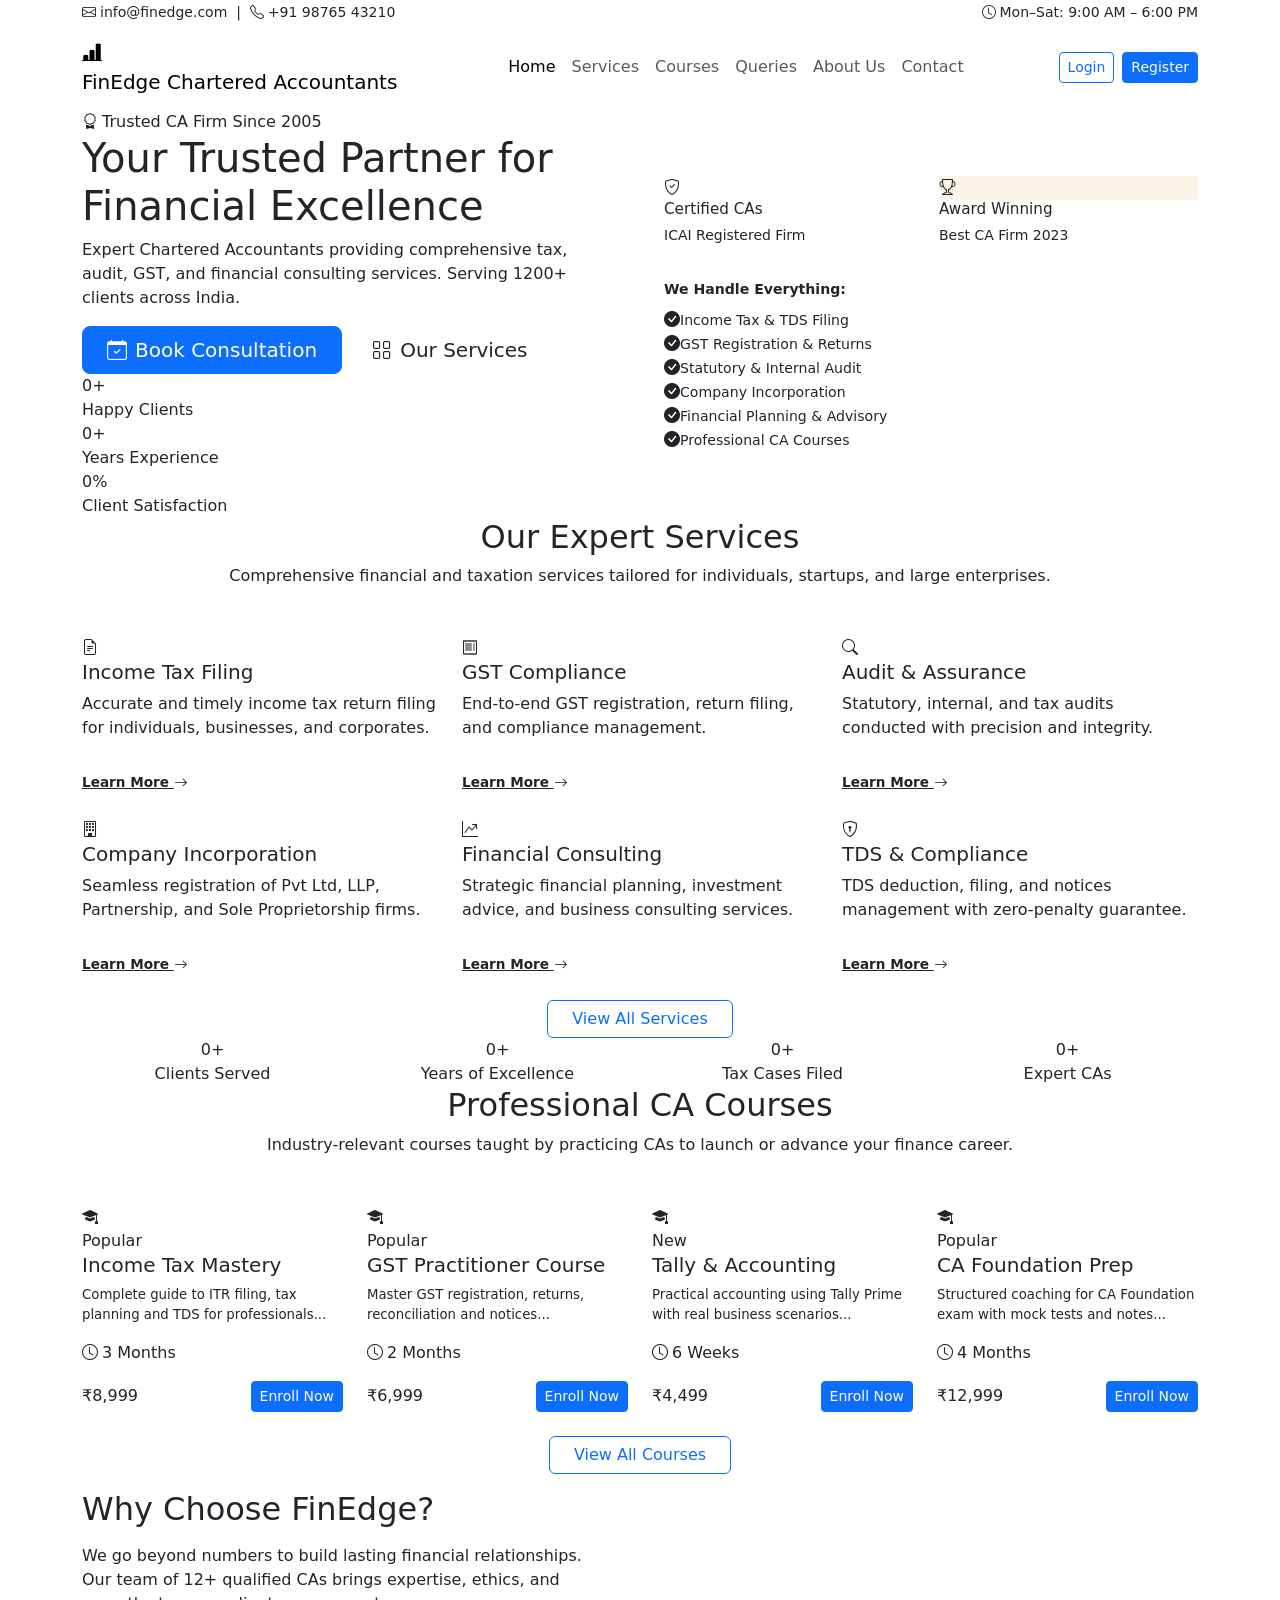
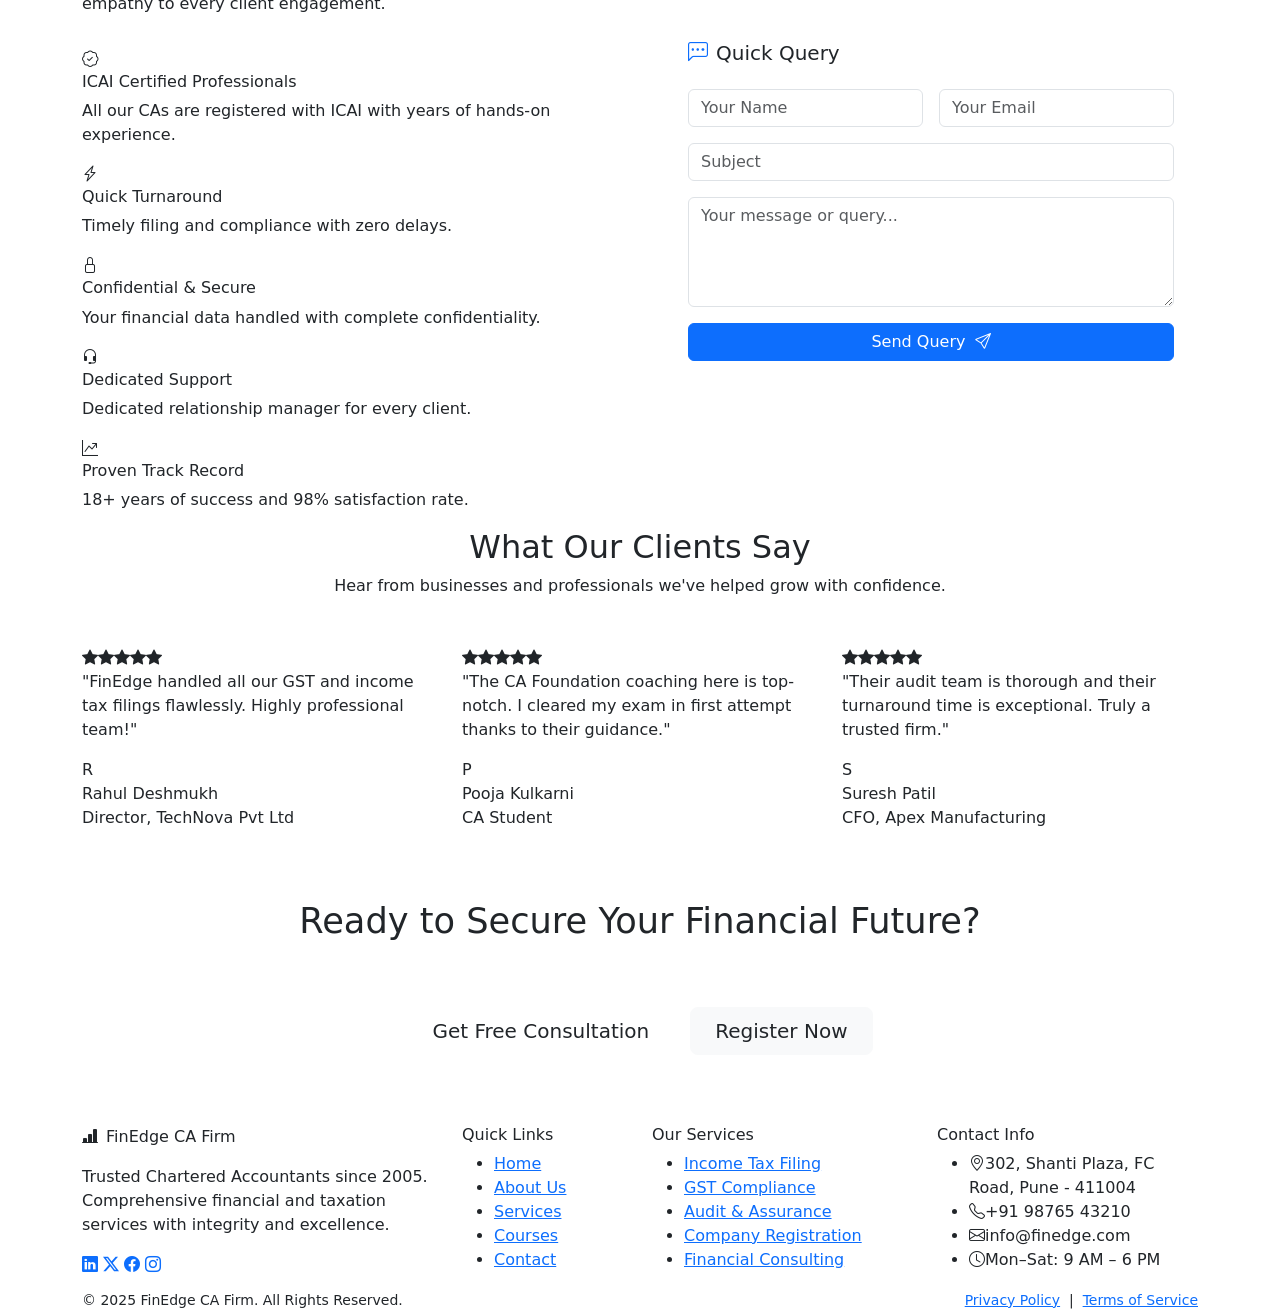
==== index.html @ 3582f312 "Add files via upload" ====
<!DOCTYPE html>
<html lang="en">
<head>
<meta charset="UTF-8">
<meta name="viewport" content="width=device-width, initial-scale=1.0">
<title>Home | FinEdge CA Firm</title>
<link href="https://cdn.jsdelivr.net/npm/bootstrap@5.3.2/dist/css/bootstrap.min.css" rel="stylesheet">
<link href="https://cdn.jsdelivr.net/npm/bootstrap-icons@1.11.3/font/bootstrap-icons.min.css" rel="stylesheet">
<link href="https://fonts.googleapis.com/css2?family=Playfair+Display:wght@400;600;700&family=DM+Sans:wght@300;400;500;600&display=swap" rel="stylesheet">
<link href="assets/css/style.css" rel="stylesheet">
</head>
<body>

<!-- TOP BAR -->
<!-- ✏️ Update email, phone, hours -->
<div class="top-bar">
  <div class="container">
    <div class="row align-items-center">
      <div class="col-md-6">
        <small><i class="bi bi-envelope me-1"></i>info@finedge.com &nbsp;|&nbsp; <i class="bi bi-telephone me-1"></i>+91 98765 43210</small>
      </div>
      <div class="col-md-6 text-end">
        <small><i class="bi bi-clock me-1"></i>Mon–Sat: 9:00 AM – 6:00 PM</small>
      </div>
    </div>
  </div>
</div>

<!-- NAVBAR -->
<nav class="navbar navbar-expand-lg navbar-light sticky-top" id="mainNav">
  <div class="container">
    <!-- ✏️ Change firm name and tagline -->
    <a class="navbar-brand" href="index.html">
      <div class="brand-logo">
        <i class="bi bi-bar-chart-line-fill"></i>
        <div>
          <span class="brand-name">FinEdge</span>
          <span class="brand-sub">Chartered Accountants</span>
        </div>
      </div>
    </a>
    <button class="navbar-toggler border-0" type="button" data-bs-toggle="collapse" data-bs-target="#navbarNav">
      <span class="navbar-toggler-icon"></span>
    </button>
    <div class="collapse navbar-collapse" id="navbarNav">
      <ul class="navbar-nav mx-auto">
        <li class="nav-item"><a class="nav-link active" href="index.html">Home</a></li>
        <li class="nav-item"><a class="nav-link" href="services.html">Services</a></li>
        <li class="nav-item"><a class="nav-link" href="courses.html">Courses</a></li>
        <li class="nav-item"><a class="nav-link" href="queries.html">Queries</a></li>
        <li class="nav-item"><a class="nav-link" href="about.html">About Us</a></li>
        <li class="nav-item"><a class="nav-link" href="contact.html">Contact</a></li>
      </ul>
      <div class="nav-actions d-flex gap-2 align-items-center">
        <a href="login.html" class="btn btn-sm btn-outline-primary">Login</a>
        <a href="register.html" class="btn btn-sm btn-primary">Register</a>
      </div>
    </div>
  </div>
</nav>

<!-- ═══════════════════════════════════════════════════════════
     SECTION 1: HERO BANNER
     ✏️ CUSTOMIZE ALL TEXT BELOW
     ═══════════════════════════════════════════════════════════ -->
<section class="hero-section">
  <div class="container">
    <div class="row align-items-center g-5">

      <!-- LEFT COLUMN -->
      <div class="col-lg-6">
        <!-- ✏️ Change badge text -->
        <span class="hero-badge"><i class="bi bi-award me-1"></i>Trusted CA Firm Since 2005</span>

        <!-- ✏️ Change headline and highlighted span -->
        <h1 class="hero-title">Your Trusted Partner for <span>Financial Excellence</span></h1>

        <!-- ✏️ Change subtitle -->
        <p class="hero-subtitle">Expert Chartered Accountants providing comprehensive tax, audit, GST,
          and financial consulting services. Serving 1200+ clients across India.</p>

        <!-- ✏️ Change button text / links -->
        <div class="hero-btns">
          <a href="contact.html" class="btn btn-primary btn-lg px-4">
            <i class="bi bi-calendar-check me-2"></i>Book Consultation
          </a>
          <a href="services.html" class="btn btn-accent btn-lg px-4">
            <i class="bi bi-grid me-2"></i>Our Services
          </a>
        </div>

        <!-- ANIMATED STATS
             ✏️ Change data-target and label text for each stat -->
        <div class="hero-stats">
          <div>
            <div class="hero-stat-num counter-num" data-target="1200" data-suffix="+">0+</div>
            <div class="hero-stat-label">Happy Clients</div>
          </div>
          <div>
            <div class="hero-stat-num counter-num" data-target="18" data-suffix="+">0+</div>
            <div class="hero-stat-label">Years Experience</div>
          </div>
          <div>
            <div class="hero-stat-num counter-num" data-target="98" data-suffix="%">0%</div>
            <div class="hero-stat-label">Client Satisfaction</div>
          </div>
        </div>
      </div>

      <!-- RIGHT COLUMN: Feature Card -->
      <div class="col-lg-6">
        <div class="hero-card">
          <div class="row g-3 mb-3">
            <!-- ✏️ Change badge text and icons -->
            <div class="col-6">
              <div class="hero-card-icon"><i class="bi bi-shield-check"></i></div>
              <h6 class="mb-1" style="color:var(--primary-dark);font-size:.95rem;">Certified CAs</h6>
              <small style="color:var(--text-muted)">ICAI Registered Firm</small>
            </div>
            <div class="col-6">
              <div class="hero-card-icon" style="background:rgba(212,160,23,0.1);color:var(--accent)">
                <i class="bi bi-trophy"></i>
              </div>
              <h6 class="mb-1" style="color:var(--primary-dark);font-size:.95rem;">Award Winning</h6>
              <small style="color:var(--text-muted)">Best CA Firm 2023</small>
            </div>
          </div>

          <div style="border-top:1px solid var(--border);padding-top:16px">
            <p class="mb-2" style="font-weight:600;font-size:.88rem;color:var(--text-dark)">We Handle Everything:</p>
            <!-- ✏️ Change, add, or remove checklist items -->
            <div class="hero-feature-item"><i class="bi bi-check-circle-fill"></i><span style="font-size:.88rem;color:var(--text-dark)">Income Tax &amp; TDS Filing</span></div>
            <div class="hero-feature-item"><i class="bi bi-check-circle-fill"></i><span style="font-size:.88rem;color:var(--text-dark)">GST Registration &amp; Returns</span></div>
            <div class="hero-feature-item"><i class="bi bi-check-circle-fill"></i><span style="font-size:.88rem;color:var(--text-dark)">Statutory &amp; Internal Audit</span></div>
            <div class="hero-feature-item"><i class="bi bi-check-circle-fill"></i><span style="font-size:.88rem;color:var(--text-dark)">Company Incorporation</span></div>
            <div class="hero-feature-item"><i class="bi bi-check-circle-fill"></i><span style="font-size:.88rem;color:var(--text-dark)">Financial Planning &amp; Advisory</span></div>
            <div class="hero-feature-item"><i class="bi bi-check-circle-fill"></i><span style="font-size:.88rem;color:var(--text-dark)">Professional CA Courses</span></div>
          </div>
        </div>
      </div>

    </div>
  </div>
</section>

<!-- ═══════════════════════════════════════════════════════════
     SECTION 2: SERVICES
     ✏️ CUSTOMIZE: Edit each service card (icon, title, description).
     Add/remove .col-lg-4 blocks as needed.
     ═══════════════════════════════════════════════════════════ -->
<section class="section-pad">
  <div class="container">
    <div class="text-center mb-5">
      <div class="section-line"></div>
      <!-- ✏️ Change heading and subtitle -->
      <h2 class="section-title">Our Expert Services</h2>
      <p class="section-subtitle">Comprehensive financial and taxation services tailored for
        individuals, startups, and large enterprises.</p>
    </div>
    <div class="row g-4">

      <!-- ✏️ SERVICE CARD – repeat this block for each service -->
      <div class="col-lg-4 col-md-6">
        <div class="service-card">
          <div class="service-icon"><i class="bi bi-file-earmark-text"></i></div><!-- ✏️ Icon -->
          <h5>Income Tax Filing</h5><!-- ✏️ Title -->
          <p>Accurate and timely income tax return filing for individuals, businesses, and corporates.</p><!-- ✏️ Description -->
          <a href="services.html" class="mt-3 d-inline-block" style="font-size:.85rem;font-weight:600;color:var(--primary)">Learn More <i class="bi bi-arrow-right"></i></a>
        </div>
      </div>

      <div class="col-lg-4 col-md-6">
        <div class="service-card">
          <div class="service-icon"><i class="bi bi-receipt"></i></div>
          <h5>GST Compliance</h5>
          <p>End-to-end GST registration, return filing, and compliance management.</p>
          <a href="services.html" class="mt-3 d-inline-block" style="font-size:.85rem;font-weight:600;color:var(--primary)">Learn More <i class="bi bi-arrow-right"></i></a>
        </div>
      </div>

      <div class="col-lg-4 col-md-6">
        <div class="service-card">
          <div class="service-icon"><i class="bi bi-search"></i></div>
          <h5>Audit &amp; Assurance</h5>
          <p>Statutory, internal, and tax audits conducted with precision and integrity.</p>
          <a href="services.html" class="mt-3 d-inline-block" style="font-size:.85rem;font-weight:600;color:var(--primary)">Learn More <i class="bi bi-arrow-right"></i></a>
        </div>
      </div>

      <div class="col-lg-4 col-md-6">
        <div class="service-card">
          <div class="service-icon"><i class="bi bi-building"></i></div>
          <h5>Company Incorporation</h5>
          <p>Seamless registration of Pvt Ltd, LLP, Partnership, and Sole Proprietorship firms.</p>
          <a href="services.html" class="mt-3 d-inline-block" style="font-size:.85rem;font-weight:600;color:var(--primary)">Learn More <i class="bi bi-arrow-right"></i></a>
        </div>
      </div>

      <div class="col-lg-4 col-md-6">
        <div class="service-card">
          <div class="service-icon"><i class="bi bi-graph-up-arrow"></i></div>
          <h5>Financial Consulting</h5>
          <p>Strategic financial planning, investment advice, and business consulting services.</p>
          <a href="services.html" class="mt-3 d-inline-block" style="font-size:.85rem;font-weight:600;color:var(--primary)">Learn More <i class="bi bi-arrow-right"></i></a>
        </div>
      </div>

      <div class="col-lg-4 col-md-6">
        <div class="service-card">
          <div class="service-icon"><i class="bi bi-shield-lock"></i></div>
          <h5>TDS &amp; Compliance</h5>
          <p>TDS deduction, filing, and notices management with zero-penalty guarantee.</p>
          <a href="services.html" class="mt-3 d-inline-block" style="font-size:.85rem;font-weight:600;color:var(--primary)">Learn More <i class="bi bi-arrow-right"></i></a>
        </div>
      </div>

    </div>
    <div class="text-center mt-4">
      <a href="services.html" class="btn btn-outline-primary px-4">View All Services</a>
    </div>
  </div>
</section>

<!-- ═══════════════════════════════════════════════════════════
     SECTION 3: STATS BAR (Animated counters)
     ✏️ CUSTOMIZE: Update data-target and label for each stat
     ═══════════════════════════════════════════════════════════ -->
<section class="stats-section">
  <div class="container">
    <div class="row g-4 text-center">

      <div class="col-md-3 col-6">
        <div class="stat-box">
          <div class="stat-number counter-num" data-target="1200" data-suffix="+">0+</div>
          <div class="stat-label">Clients Served</div><!-- ✏️ -->
        </div>
      </div>
      <div class="col-md-3 col-6">
        <div class="stat-box">
          <div class="stat-number counter-num" data-target="18" data-suffix="+">0+</div>
          <div class="stat-label">Years of Excellence</div>
        </div>
      </div>
      <div class="col-md-3 col-6">
        <div class="stat-box">
          <div class="stat-number counter-num" data-target="500" data-suffix="+">0+</div>
          <div class="stat-label">Tax Cases Filed</div>
        </div>
      </div>
      <div class="col-md-3 col-6">
        <div class="stat-box">
          <div class="stat-number counter-num" data-target="12" data-suffix="+">0+</div>
          <div class="stat-label">Expert CAs</div>
        </div>
      </div>

    </div>
  </div>
</section>

<!-- ═══════════════════════════════════════════════════════════
     SECTION 4: COURSES
     ✏️ CUSTOMIZE: Edit each course card. Add/remove cards.
     ═══════════════════════════════════════════════════════════ -->
<section class="section-pad" style="background:var(--light-bg)">
  <div class="container">
    <div class="text-center mb-5">
      <div class="section-line"></div>
      <!-- ✏️ Change heading and subtitle -->
      <h2 class="section-title">Professional CA Courses</h2>
      <p class="section-subtitle">Industry-relevant courses taught by practicing CAs to launch or advance your finance career.</p>
    </div>
    <div class="row g-4">

      <!-- ✏️ COURSE CARD – repeat for each course -->
      <div class="col-lg-3 col-md-6">
        <div class="course-card">
          <div class="course-thumb"><i class="bi bi-mortarboard-fill"></i></div>
          <div class="course-body">
            <span class="course-badge">Popular</span><!-- ✏️ Badge text -->
            <h5>Income Tax Mastery</h5><!-- ✏️ Course title -->
            <p style="font-size:.83rem;color:var(--text-muted)">Complete guide to ITR filing, tax planning and TDS for professionals...</p><!-- ✏️ Description (keep ~80 chars) -->
            <div class="course-meta">
              <span><i class="bi bi-clock me-1"></i>3 Months</span><!-- ✏️ Duration -->
            </div>
            <div class="d-flex align-items-center justify-content-between mt-3">
              <div class="course-price">₹8,999</div><!-- ✏️ Price -->
              <a href="courses.html" class="btn btn-primary btn-sm">Enroll Now</a>
            </div>
          </div>
        </div>
      </div>

      <div class="col-lg-3 col-md-6">
        <div class="course-card">
          <div class="course-thumb"><i class="bi bi-mortarboard-fill"></i></div>
          <div class="course-body">
            <span class="course-badge">Popular</span>
            <h5>GST Practitioner Course</h5>
            <p style="font-size:.83rem;color:var(--text-muted)">Master GST registration, returns, reconciliation and notices...</p>
            <div class="course-meta">
              <span><i class="bi bi-clock me-1"></i>2 Months</span>
            </div>
            <div class="d-flex align-items-center justify-content-between mt-3">
              <div class="course-price">₹6,999</div>
              <a href="courses.html" class="btn btn-primary btn-sm">Enroll Now</a>
            </div>
          </div>
        </div>
      </div>

      <div class="col-lg-3 col-md-6">
        <div class="course-card">
          <div class="course-thumb"><i class="bi bi-mortarboard-fill"></i></div>
          <div class="course-body">
            <span class="course-badge">New</span>
            <h5>Tally &amp; Accounting</h5>
            <p style="font-size:.83rem;color:var(--text-muted)">Practical accounting using Tally Prime with real business scenarios...</p>
            <div class="course-meta">
              <span><i class="bi bi-clock me-1"></i>6 Weeks</span>
            </div>
            <div class="d-flex align-items-center justify-content-between mt-3">
              <div class="course-price">₹4,499</div>
              <a href="courses.html" class="btn btn-primary btn-sm">Enroll Now</a>
            </div>
          </div>
        </div>
      </div>

      <div class="col-lg-3 col-md-6">
        <div class="course-card">
          <div class="course-thumb"><i class="bi bi-mortarboard-fill"></i></div>
          <div class="course-body">
            <span class="course-badge">Popular</span>
            <h5>CA Foundation Prep</h5>
            <p style="font-size:.83rem;color:var(--text-muted)">Structured coaching for CA Foundation exam with mock tests and notes...</p>
            <div class="course-meta">
              <span><i class="bi bi-clock me-1"></i>4 Months</span>
            </div>
            <div class="d-flex align-items-center justify-content-between mt-3">
              <div class="course-price">₹12,999</div>
              <a href="courses.html" class="btn btn-primary btn-sm">Enroll Now</a>
            </div>
          </div>
        </div>
      </div>

    </div>
    <div class="text-center mt-4">
      <a href="courses.html" class="btn btn-outline-primary px-4">View All Courses</a>
    </div>
  </div>
</section>

<!-- ═══════════════════════════════════════════════════════════
     SECTION 5: WHY CHOOSE US + QUICK QUERY FORM
     ✏️ CUSTOMIZE: Edit feature list and form (hook up action to backend)
     ═══════════════════════════════════════════════════════════ -->
<section class="why-section section-pad">
  <div class="container">
    <div class="row g-5 align-items-center">

      <!-- LEFT: Why Choose Us -->
      <div class="col-lg-6">
        <div class="section-line" style="margin:0 0 16px"></div>
        <!-- ✏️ Change firm name -->
        <h2 class="section-title mb-3">Why Choose FinEdge?</h2>
        <!-- ✏️ Change intro paragraph -->
        <p style="color:var(--text-muted);margin-bottom:32px">We go beyond numbers to build lasting
          financial relationships. Our team of 12+ qualified CAs brings expertise, ethics, and
          empathy to every client engagement.</p>

        <!-- ✏️ CUSTOMIZE: Edit or add why-item blocks -->
        <div class="why-item">
          <div class="why-icon"><i class="bi bi-patch-check"></i></div>
          <div>
            <h6>ICAI Certified Professionals</h6>
            <p>All our CAs are registered with ICAI with years of hands-on experience.</p>
          </div>
        </div>
        <div class="why-item">
          <div class="why-icon"><i class="bi bi-lightning-charge"></i></div>
          <div>
            <h6>Quick Turnaround</h6>
            <p>Timely filing and compliance with zero delays.</p>
          </div>
        </div>
        <div class="why-item">
          <div class="why-icon"><i class="bi bi-lock"></i></div>
          <div>
            <h6>Confidential &amp; Secure</h6>
            <p>Your financial data handled with complete confidentiality.</p>
          </div>
        </div>
        <div class="why-item">
          <div class="why-icon"><i class="bi bi-headset"></i></div>
          <div>
            <h6>Dedicated Support</h6>
            <p>Dedicated relationship manager for every client.</p>
          </div>
        </div>
        <div class="why-item">
          <div class="why-icon"><i class="bi bi-graph-up-arrow"></i></div>
          <div>
            <h6>Proven Track Record</h6>
            <p>18+ years of success and 98% satisfaction rate.</p>
          </div>
        </div>
      </div>

      <!-- RIGHT: Quick Query Form -->
      <!-- ✏️ Set action="" to your backend endpoint when ready -->
      <div class="col-lg-6">
        <div class="admin-card p-4">
          <h5 class="mb-4" style="color:var(--primary-dark)">
            <i class="bi bi-chat-left-dots me-2 text-primary"></i>Quick Query
          </h5>
          <form action="#" method="POST">
            <div class="row g-3">
              <div class="col-md-6">
                <input type="text" name="name" class="form-control" placeholder="Your Name" required>
              </div>
              <div class="col-md-6">
                <input type="email" name="email" class="form-control" placeholder="Your Email" required>
              </div>
              <div class="col-12">
                <input type="text" name="subject" class="form-control" placeholder="Subject">
              </div>
              <div class="col-12">
                <textarea name="message" class="form-control" rows="4" placeholder="Your message or query..." required></textarea>
              </div>
              <div class="col-12">
                <button type="submit" class="btn btn-primary w-100">
                  Send Query <i class="bi bi-send ms-1"></i>
                </button>
              </div>
            </div>
          </form>
        </div>
      </div>

    </div>
  </div>
</section>

<!-- ═══════════════════════════════════════════════════════════
     SECTION 6: TESTIMONIALS
     ✏️ CUSTOMIZE: Edit each testimonial card. Add/remove cards.
     ═══════════════════════════════════════════════════════════ -->
<section class="section-pad" style="background:var(--light-bg)">
  <div class="container">
    <div class="text-center mb-5">
      <div class="section-line"></div>
      <!-- ✏️ Change heading and subtitle -->
      <h2 class="section-title">What Our Clients Say</h2>
      <p class="section-subtitle">Hear from businesses and professionals we've helped grow with confidence.</p>
    </div>
    <div class="row g-4">

      <!-- ✏️ TESTIMONIAL CARD – repeat for each testimonial -->
      <div class="col-md-4">
        <div class="testimonial-card">
          <div class="testimonial-stars">
            <i class="bi bi-star-fill"></i><i class="bi bi-star-fill"></i><i class="bi bi-star-fill"></i><i class="bi bi-star-fill"></i><i class="bi bi-star-fill"></i>
          </div><!-- ✏️ Remove stars for lower ratings -->
          <p class="testimonial-text">"FinEdge handled all our GST and income tax filings flawlessly. Highly professional team!"</p><!-- ✏️ Quote -->
          <div class="testimonial-author">
            <div class="testimonial-avatar">R</div><!-- ✏️ First letter of client name -->
            <div>
              <div class="testimonial-name">Rahul Deshmukh</div><!-- ✏️ Name -->
              <div class="testimonial-role">Director, TechNova Pvt Ltd</div><!-- ✏️ Designation -->
            </div>
          </div>
        </div>
      </div>

      <div class="col-md-4">
        <div class="testimonial-card">
          <div class="testimonial-stars">
            <i class="bi bi-star-fill"></i><i class="bi bi-star-fill"></i><i class="bi bi-star-fill"></i><i class="bi bi-star-fill"></i><i class="bi bi-star-fill"></i>
          </div>
          <p class="testimonial-text">"The CA Foundation coaching here is top-notch. I cleared my exam in first attempt thanks to their guidance."</p>
          <div class="testimonial-author">
            <div class="testimonial-avatar">P</div>
            <div>
              <div class="testimonial-name">Pooja Kulkarni</div>
              <div class="testimonial-role">CA Student</div>
            </div>
          </div>
        </div>
      </div>

      <div class="col-md-4">
        <div class="testimonial-card">
          <div class="testimonial-stars">
            <i class="bi bi-star-fill"></i><i class="bi bi-star-fill"></i><i class="bi bi-star-fill"></i><i class="bi bi-star-fill"></i><i class="bi bi-star-fill"></i>
          </div>
          <p class="testimonial-text">"Their audit team is thorough and their turnaround time is exceptional. Truly a trusted firm."</p>
          <div class="testimonial-author">
            <div class="testimonial-avatar">S</div>
            <div>
              <div class="testimonial-name">Suresh Patil</div>
              <div class="testimonial-role">CFO, Apex Manufacturing</div>
            </div>
          </div>
        </div>
      </div>

    </div>
  </div>
</section>

<!-- ═══════════════════════════════════════════════════════════
     SECTION 7: CALL TO ACTION BANNER
     ✏️ CUSTOMIZE: Change heading, subtext, and button links
     ═══════════════════════════════════════════════════════════ -->
<section style="background:linear-gradient(135deg,var(--primary-dark) 0%,var(--primary) 100%);padding:70px 0">
  <div class="container text-center">
    <!-- ✏️ Change heading -->
    <h2 style="color:var(--white);font-size:2.2rem;margin-bottom:12px">
      Ready to Secure Your Financial Future?
    </h2>
    <!-- ✏️ Change subtitle -->
    <p style="color:rgba(255,255,255,0.75);max-width:500px;margin:0 auto 28px">
      Schedule a free consultation with our expert CAs today.
    </p>
    <div class="d-flex gap-3 justify-content-center flex-wrap">
      <!-- ✏️ Change button text / links -->
      <a href="contact.html" class="btn btn-accent btn-lg px-4">Get Free Consultation</a>
      <a href="register.html" class="btn btn-light btn-lg px-4" style="color:var(--primary-dark)">Register Now</a>
    </div>
  </div>
</section>

<!-- FOOTER -->
<footer class="footer mt-auto">
  <div class="footer-top">
    <div class="container">
      <div class="row g-4">
        <div class="col-lg-4 col-md-6">
          <div class="footer-brand mb-3"><i class="bi bi-bar-chart-line-fill me-2"></i>FinEdge CA Firm</div>
          <p class="footer-desc">Trusted Chartered Accountants since 2005. Comprehensive financial and taxation services with integrity and excellence.</p>
          <div class="social-links mt-3">
            <a href="#"><i class="bi bi-linkedin"></i></a>
            <a href="#"><i class="bi bi-twitter-x"></i></a>
            <a href="#"><i class="bi bi-facebook"></i></a>
            <a href="#"><i class="bi bi-instagram"></i></a>
          </div>
        </div>
        <div class="col-lg-2 col-md-6">
          <h6 class="footer-heading">Quick Links</h6>
          <ul class="footer-links">
            <li><a href="index.html">Home</a></li>
            <li><a href="about.html">About Us</a></li>
            <li><a href="services.html">Services</a></li>
            <li><a href="courses.html">Courses</a></li>
            <li><a href="contact.html">Contact</a></li>
          </ul>
        </div>
        <div class="col-lg-3 col-md-6">
          <h6 class="footer-heading">Our Services</h6>
          <ul class="footer-links">
            <li><a href="services.html">Income Tax Filing</a></li>
            <li><a href="services.html">GST Compliance</a></li>
            <li><a href="services.html">Audit &amp; Assurance</a></li>
            <li><a href="services.html">Company Registration</a></li>
            <li><a href="services.html">Financial Consulting</a></li>
          </ul>
        </div>
        <div class="col-lg-3 col-md-6">
          <h6 class="footer-heading">Contact Info</h6>
          <ul class="footer-contact">
            <li><i class="bi bi-geo-alt"></i>302, Shanti Plaza, FC Road, Pune - 411004</li>
            <li><i class="bi bi-telephone"></i>+91 98765 43210</li>
            <li><i class="bi bi-envelope"></i>info@finedge.com</li>
            <li><i class="bi bi-clock"></i>Mon–Sat: 9 AM – 6 PM</li>
          </ul>
        </div>
      </div>
    </div>
  </div>
  <div class="footer-bottom">
    <div class="container">
      <div class="row align-items-center">
        <div class="col-md-6"><small>&copy; 2025 FinEdge CA Firm. All Rights Reserved.</small></div>
        <div class="col-md-6 text-md-end"><small><a href="#">Privacy Policy</a> &nbsp;|&nbsp; <a href="#">Terms of Service</a></small></div>
      </div>
    </div>
  </div>
</footer>

<script src="https://cdn.jsdelivr.net/npm/bootstrap@5.3.2/dist/js/bootstrap.bundle.min.js"></script>
<script src="assets/js/main.js"></script>
</body>
</html>
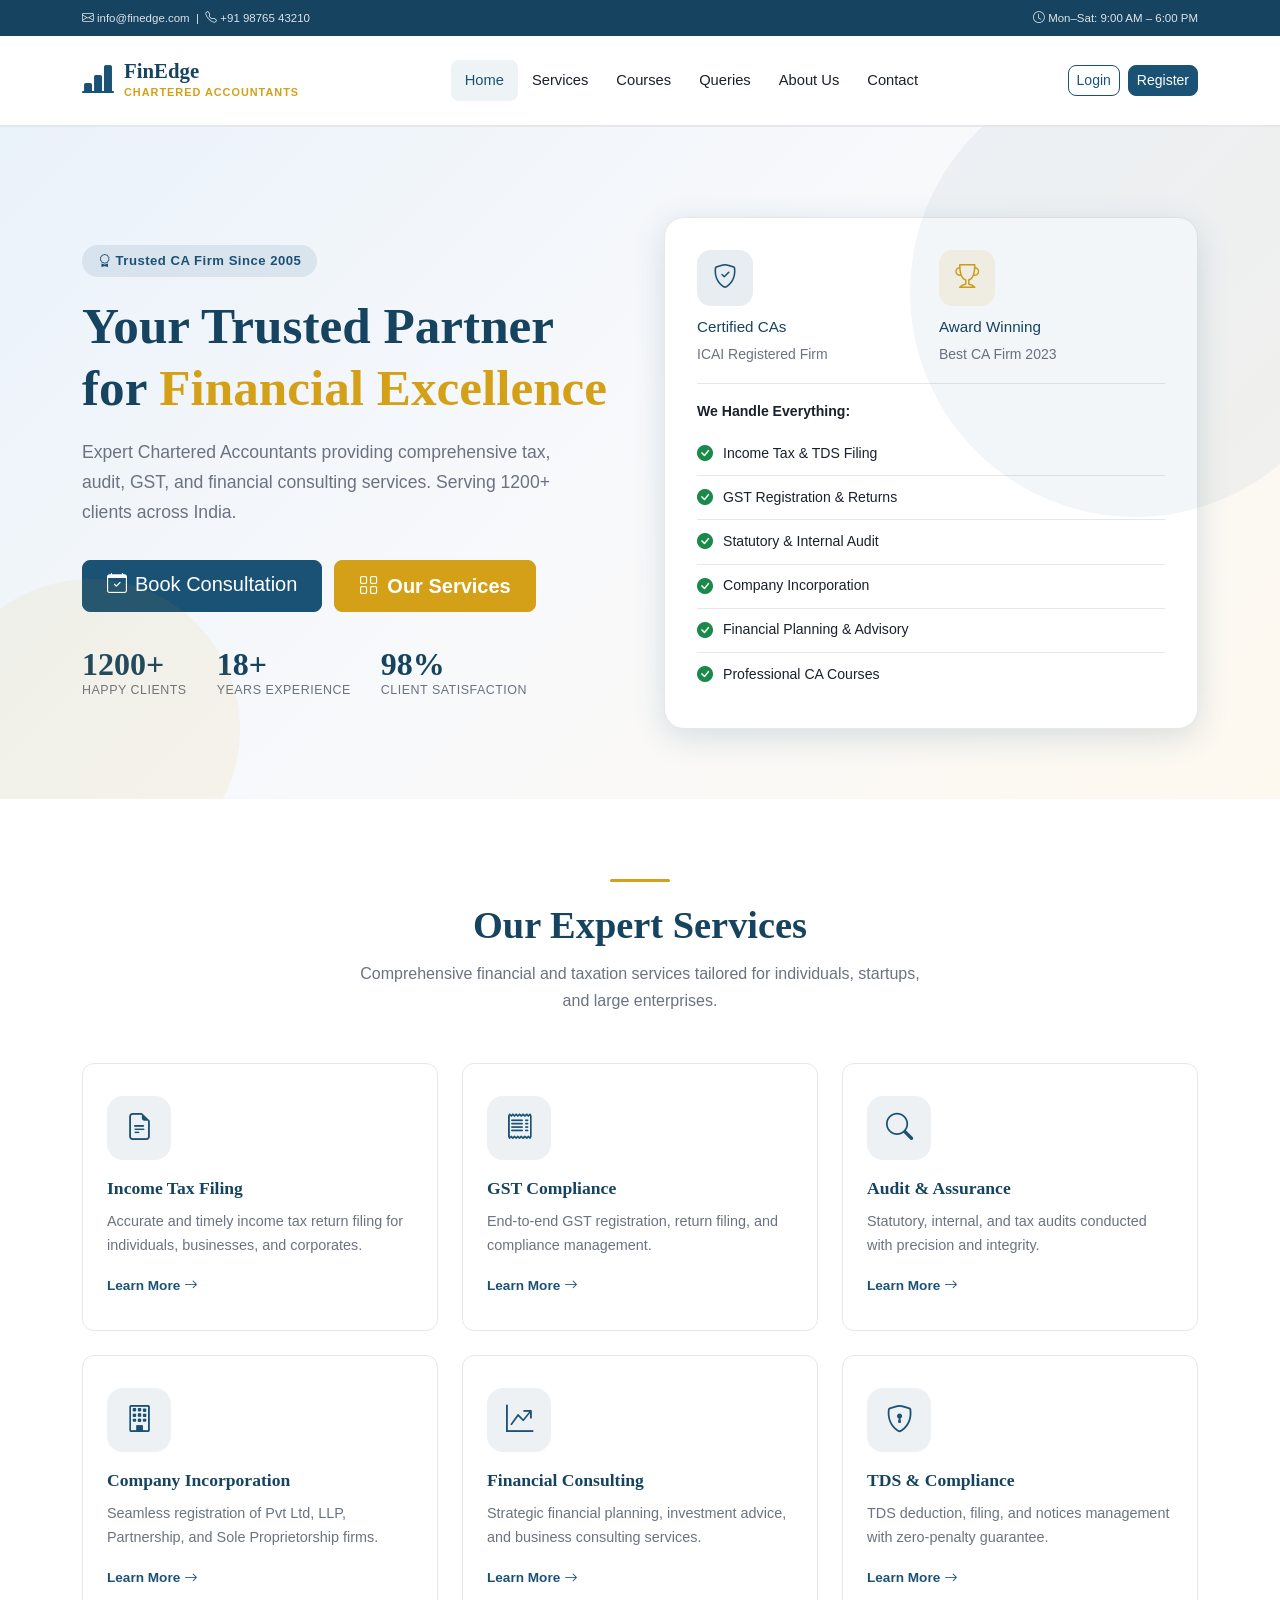
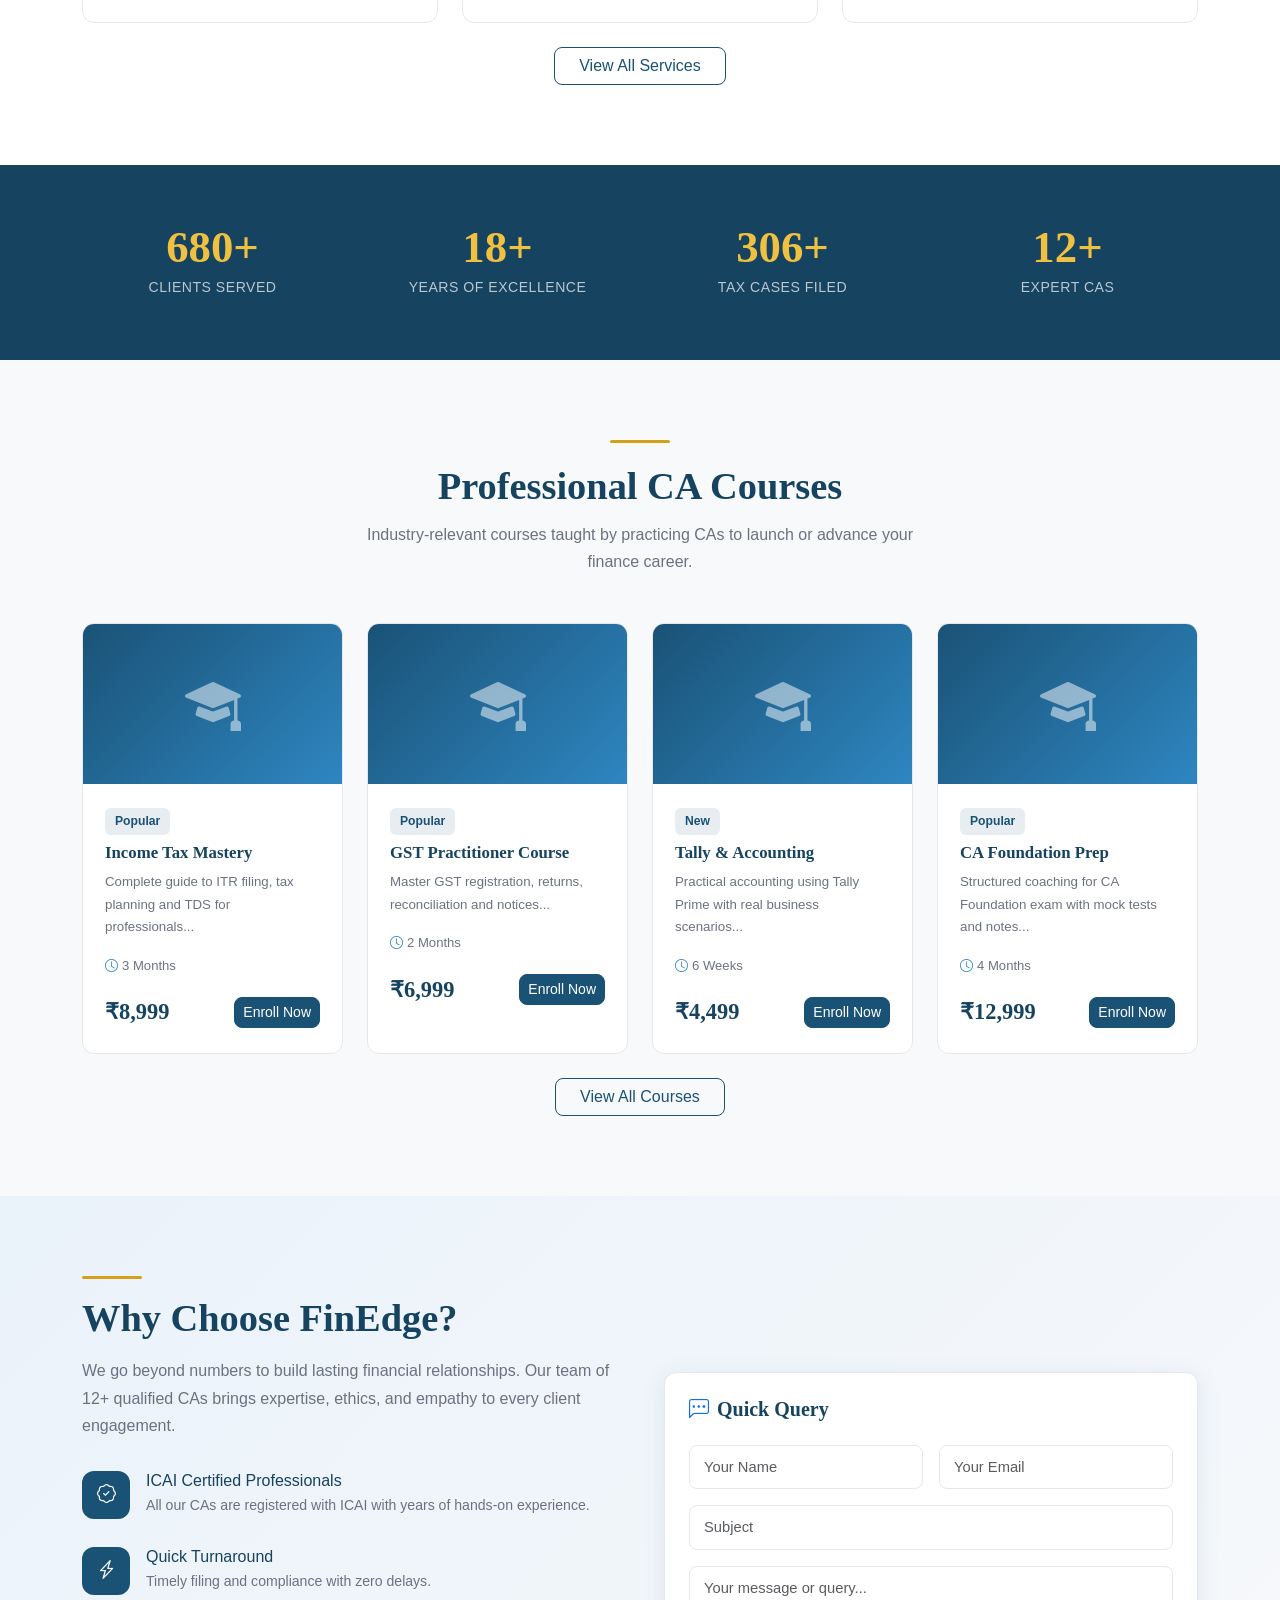
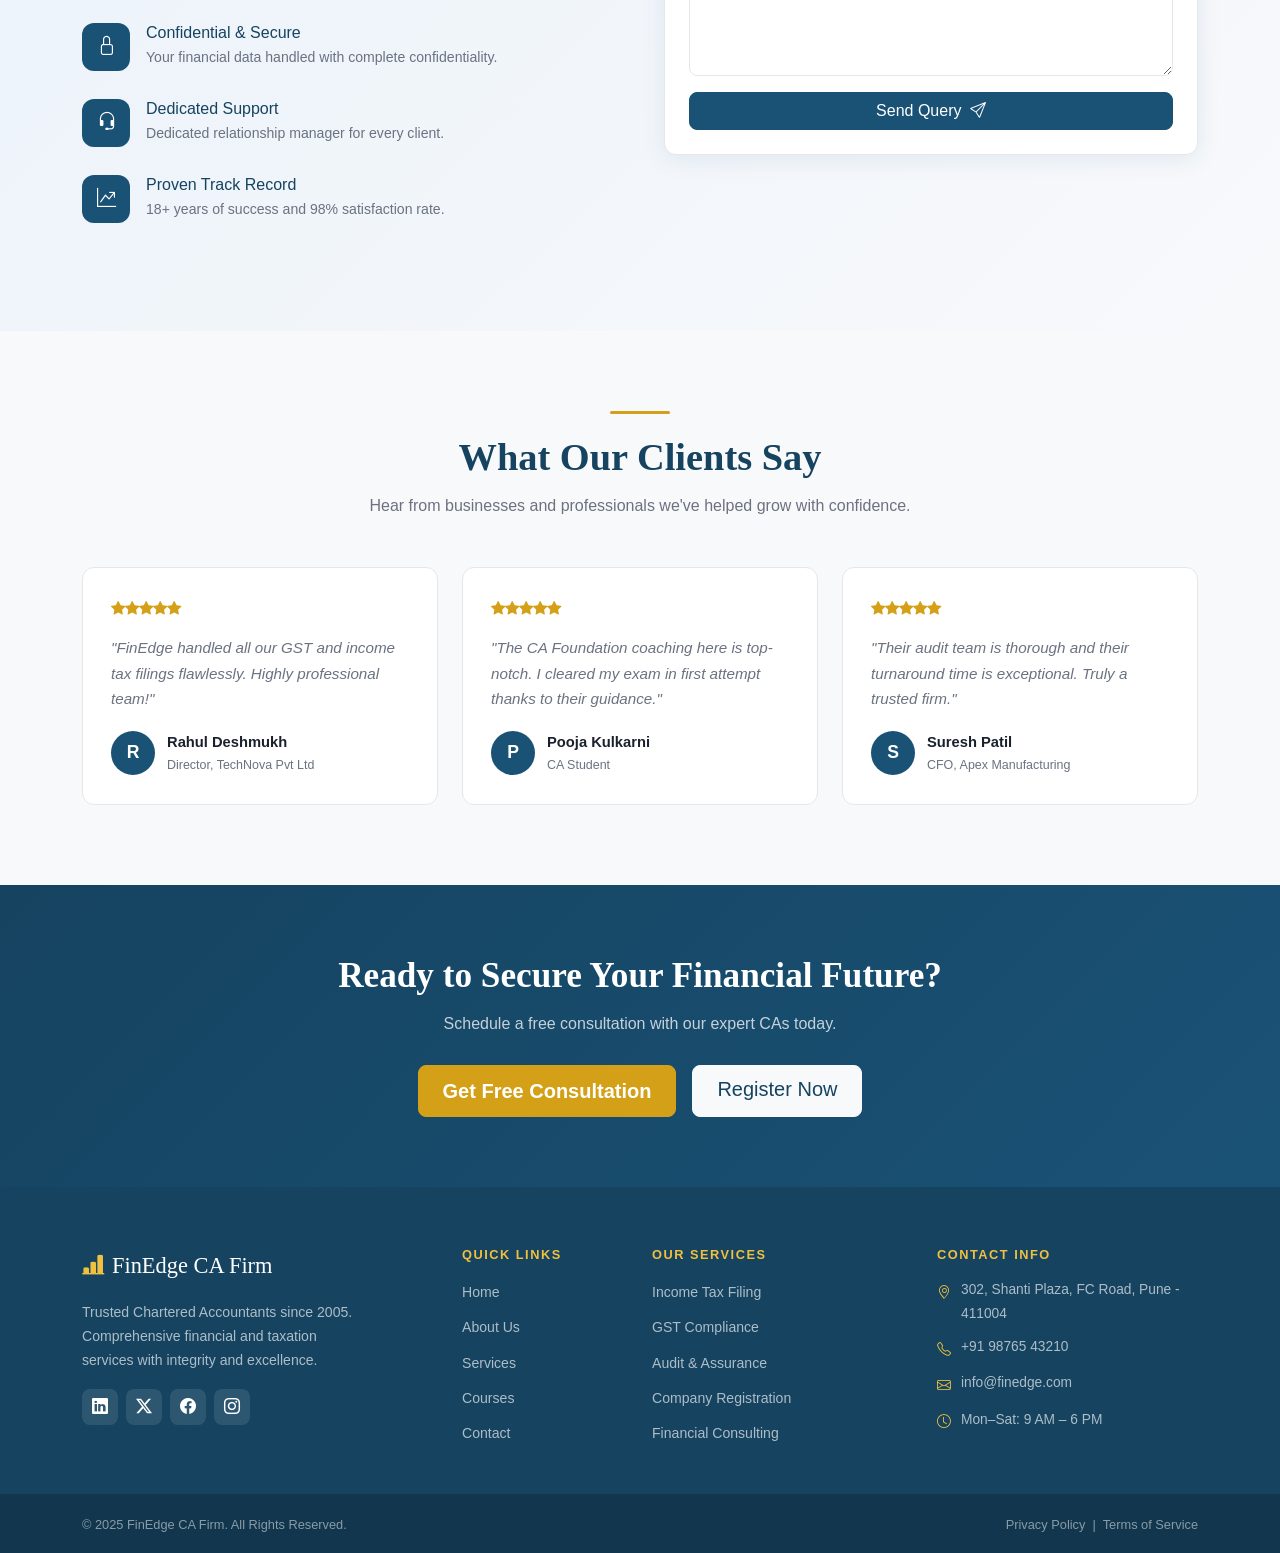
==== commit 44b29b13: "change" ====
--- a/index.html
+++ b/index.html
@@ -7,7 +7,7 @@
 <link href="https://cdn.jsdelivr.net/npm/bootstrap@5.3.2/dist/css/bootstrap.min.css" rel="stylesheet">
 <link href="https://cdn.jsdelivr.net/npm/bootstrap-icons@1.11.3/font/bootstrap-icons.min.css" rel="stylesheet">
 <link href="https://fonts.googleapis.com/css2?family=Playfair+Display:wght@400;600;700&family=DM+Sans:wght@300;400;500;600&display=swap" rel="stylesheet">
-<link href="assets/css/style.css" rel="stylesheet">
+<link href="./assets/css/style.css" rel="stylesheet">
 </head>
 <body>
 
--- a/assets/css/style.css
+++ b/assets/css/style.css
@@ -0,0 +1,359 @@
+/**
+ * ============================================================
+ * FILE: assets/css/style.css
+ * PURPOSE: Main stylesheet for the CA Firm website.
+ *          All visual customization (colors, fonts, spacing,
+ *          card styles, section layouts) happens here.
+ * ============================================================
+ *
+ * ✏️ QUICK CUSTOMIZATION GUIDE:
+ *
+ * 1. CHANGE COLORS → Edit the CSS Variables in :root {} below.
+ *    --primary      = main dark blue (navbar, buttons, headings)
+ *    --primary-light= lighter blue (hover states)
+ *    --accent       = golden/yellow (badges, highlights, accent)
+ *    --light-bg     = off-white page background sections
+ *
+ * 2. CHANGE FONTS → Edit in :root {}
+ *    --font-heading = Playfair Display (elegant serif for titles)
+ *    --font-body    = DM Sans (clean sans-serif for body text)
+ *    Also update the Google Fonts <link> in includes/header.php
+ *
+ * 3. CHANGE BORDER RADIUS (roundness of cards/buttons)
+ *    --radius    = 12px (cards, inputs)
+ *    --radius-lg = 20px (hero card, modals)
+ *
+ * STRUCTURE OF THIS FILE:
+ *   - CSS Variables (:root)
+ *   - Base styles (body, headings, links)
+ *   - Top Bar
+ *   - Navbar + Scrolled state
+ *   - Hero Section
+ *   - Services, Courses, Testimonials cards
+ *   - Stats section
+ *   - Why Choose Us section
+ *   - Footer
+ *   - Admin Panel styles
+ *   - Form styles
+ *   - Utility classes (badges, etc.)
+ * ============================================================
+ */
+
+/* ===== CSS Variables ===== */
+:root {
+    --primary: #1a5276;
+    --primary-light: #2e86c1;
+    --primary-dark: #154360;
+    --accent: #d4a017;
+    --accent-light: #f0c040;
+    --light-bg: #f8f9fb;
+    --white: #ffffff;
+    --text-dark: #1a202c;
+    --text-muted: #6b7280;
+    --border: #e5e7eb;
+    --success: #1a8a4a;
+    --danger: #c0392b;
+    --shadow: 0 4px 24px rgba(26,82,118,0.09);
+    --shadow-hover: 0 8px 32px rgba(26,82,118,0.16);
+    --radius: 12px;
+    --radius-lg: 20px;
+    --font-heading: 'Playfair Display', serif;
+    --font-body: 'DM Sans', sans-serif;
+}
+
+/* ===== Base ===== */
+* { box-sizing: border-box; }
+body {
+    font-family: var(--font-body);
+    color: var(--text-dark);
+    background: var(--white);
+    line-height: 1.7;
+}
+h1,h2,h3,h4,h5 { font-family: var(--font-heading); font-weight: 700; }
+a { color: var(--primary); text-decoration: none; transition: all .2s; }
+a:hover { color: var(--primary-light); }
+.section-pad { padding: 80px 0; }
+
+/* ===== Top Bar ===== */
+.top-bar {
+    background: var(--primary-dark);
+    color: rgba(255,255,255,0.85);
+    padding: 7px 0;
+    font-size: 0.82rem;
+}
+.top-bar a { color: rgba(255,255,255,0.85); }
+
+/* ===== Navbar ===== */
+#mainNav {
+    background: var(--white);
+    border-bottom: 2px solid var(--border);
+    padding: 12px 0;
+    transition: all .3s;
+}
+#mainNav.scrolled {
+    box-shadow: 0 4px 20px rgba(26,82,118,0.12);
+}
+.brand-logo { display: flex; align-items: center; gap: 10px; }
+.brand-logo .bi { font-size: 2rem; color: var(--primary); }
+.brand-name { display: block; font-family: var(--font-heading); font-size: 1.3rem; color: var(--primary-dark); font-weight: 700; line-height: 1.1; }
+.brand-sub { display: block; font-size: 0.68rem; color: var(--accent); letter-spacing: 1px; text-transform: uppercase; font-weight: 600; }
+.navbar-nav .nav-link { font-weight: 500; color: var(--text-dark) !important; padding: 8px 14px !important; border-radius: 8px; font-size: 0.92rem; }
+.navbar-nav .nav-link:hover, .navbar-nav .nav-link.active { color: var(--primary) !important; background: rgba(26,82,118,0.07); }
+.btn-primary { background: var(--primary); border-color: var(--primary); border-radius: 8px; font-weight: 500; }
+.btn-primary:hover { background: var(--primary-dark); border-color: var(--primary-dark); }
+.btn-outline-primary { color: var(--primary); border-color: var(--primary); border-radius: 8px; font-weight: 500; }
+.btn-outline-primary:hover { background: var(--primary); }
+
+/* ===== Hero Section ===== */
+.hero-section {
+    background: linear-gradient(135deg, #eaf2fa 0%, #f8f9fb 50%, #fef9ef 100%);
+    padding: 90px 0 70px;
+    position: relative;
+    overflow: hidden;
+}
+.hero-section::before {
+    content: '';
+    position: absolute;
+    top: -60px; right: -80px;
+    width: 450px; height: 450px;
+    border-radius: 50%;
+    background: rgba(26,82,118,0.05);
+}
+.hero-section::after {
+    content: '';
+    position: absolute;
+    bottom: -80px; left: -60px;
+    width: 300px; height: 300px;
+    border-radius: 50%;
+    background: rgba(212,160,23,0.07);
+}
+.hero-badge {
+    display: inline-block;
+    background: rgba(26,82,118,0.1);
+    color: var(--primary);
+    border-radius: 20px;
+    padding: 5px 16px;
+    font-size: 0.82rem;
+    font-weight: 600;
+    letter-spacing: 0.5px;
+    margin-bottom: 18px;
+}
+.hero-title { font-size: clamp(2.2rem, 4vw, 3.4rem); color: var(--primary-dark); line-height: 1.2; margin-bottom: 20px; }
+.hero-title span { color: var(--accent); }
+.hero-subtitle { font-size: 1.1rem; color: var(--text-muted); max-width: 500px; margin-bottom: 32px; }
+.hero-btns { display: flex; gap: 12px; flex-wrap: wrap; }
+.btn-accent { background: var(--accent); border-color: var(--accent); color: #fff; border-radius: 8px; font-weight: 600; padding: 10px 24px; }
+.btn-accent:hover { background: #b8860b; border-color: #b8860b; color: #fff; }
+.hero-stats { display: flex; gap: 30px; margin-top: 36px; }
+.hero-stat-num { font-family: var(--font-heading); font-size: 2rem; color: var(--primary-dark); font-weight: 700; line-height: 1; }
+.hero-stat-label { font-size: 0.78rem; color: var(--text-muted); text-transform: uppercase; letter-spacing: 0.5px; }
+.hero-card {
+    background: var(--white);
+    border-radius: var(--radius-lg);
+    box-shadow: var(--shadow-hover);
+    padding: 32px;
+    border: 1px solid var(--border);
+}
+.hero-card-icon {
+    width: 56px; height: 56px;
+    border-radius: 14px;
+    display: flex; align-items: center; justify-content: center;
+    font-size: 1.5rem;
+    background: rgba(26,82,118,0.1);
+    color: var(--primary);
+    margin-bottom: 12px;
+}
+.hero-feature-item { display: flex; align-items: center; gap: 10px; padding: 8px 0; border-bottom: 1px solid var(--border); }
+.hero-feature-item:last-child { border-bottom: none; }
+.hero-feature-item .bi-check-circle-fill { color: var(--success); }
+
+/* ===== Section Titles ===== */
+.section-title { font-size: clamp(1.8rem,3vw,2.4rem); color: var(--primary-dark); margin-bottom: 12px; }
+.section-subtitle { color: var(--text-muted); max-width: 560px; margin: 0 auto 48px; font-size: 1rem; }
+.section-line { width: 60px; height: 3px; background: var(--accent); border-radius: 2px; margin: 0 auto 20px; }
+
+/* ===== Service Cards ===== */
+.service-card {
+    background: var(--white);
+    border: 1px solid var(--border);
+    border-radius: var(--radius);
+    padding: 32px 24px;
+    height: 100%;
+    transition: all .3s;
+    position: relative;
+    overflow: hidden;
+}
+.service-card::before {
+    content: '';
+    position: absolute;
+    top: 0; left: 0; right: 0;
+    height: 3px;
+    background: var(--primary);
+    transform: scaleX(0);
+    transition: transform .3s;
+}
+.service-card:hover { box-shadow: var(--shadow-hover); transform: translateY(-4px); }
+.service-card:hover::before { transform: scaleX(1); }
+.service-icon {
+    width: 64px; height: 64px;
+    border-radius: 16px;
+    background: rgba(26,82,118,0.08);
+    display: flex; align-items: center; justify-content: center;
+    font-size: 1.7rem;
+    color: var(--primary);
+    margin-bottom: 18px;
+    transition: all .3s;
+}
+.service-card:hover .service-icon { background: var(--primary); color: var(--white); }
+.service-card h5 { color: var(--primary-dark); margin-bottom: 10px; font-size: 1.1rem; }
+.service-card p { color: var(--text-muted); font-size: 0.9rem; margin-bottom: 0; }
+
+/* ===== Course Cards ===== */
+.course-card {
+    background: var(--white);
+    border: 1px solid var(--border);
+    border-radius: var(--radius);
+    overflow: hidden;
+    height: 100%;
+    transition: all .3s;
+}
+.course-card:hover { box-shadow: var(--shadow-hover); transform: translateY(-4px); }
+.course-thumb {
+    height: 160px;
+    background: linear-gradient(135deg, var(--primary) 0%, var(--primary-light) 100%);
+    display: flex; align-items: center; justify-content: center;
+    font-size: 3.5rem;
+    color: rgba(255,255,255,0.5);
+}
+.course-body { padding: 22px; }
+.course-badge { background: rgba(26,82,118,0.1); color: var(--primary); border-radius: 6px; font-size: 0.76rem; font-weight: 600; padding: 3px 10px; display: inline-block; margin-bottom: 8px; }
+.course-card h5 { color: var(--primary-dark); font-size: 1.05rem; margin-bottom: 8px; }
+.course-meta { display: flex; gap: 14px; margin: 12px 0; }
+.course-meta span { font-size: 0.82rem; color: var(--text-muted); }
+.course-meta .bi { color: var(--primary-light); }
+.course-price { font-family: var(--font-heading); font-size: 1.4rem; color: var(--primary-dark); font-weight: 700; }
+.course-price small { font-size: 0.75rem; text-decoration: line-through; color: var(--text-muted); font-family: var(--font-body); font-weight: 400; }
+
+/* ===== Stats Section ===== */
+.stats-section { background: var(--primary-dark); color: var(--white); padding: 60px 0; }
+.stat-box { text-align: center; }
+.stat-number { font-family: var(--font-heading); font-size: 2.8rem; font-weight: 700; color: var(--accent-light); line-height: 1; }
+.stat-label { font-size: 0.88rem; color: rgba(255,255,255,0.7); margin-top: 6px; text-transform: uppercase; letter-spacing: 0.5px; }
+
+/* ===== Testimonials ===== */
+.testimonial-card {
+    background: var(--white);
+    border: 1px solid var(--border);
+    border-radius: var(--radius);
+    padding: 28px;
+    height: 100%;
+}
+.testimonial-stars { color: var(--accent); margin-bottom: 14px; font-size: 0.9rem; }
+.testimonial-text { color: var(--text-muted); font-style: italic; margin-bottom: 18px; font-size: 0.95rem; }
+.testimonial-author { display: flex; align-items: center; gap: 12px; }
+.testimonial-avatar {
+    width: 44px; height: 44px;
+    border-radius: 50%;
+    background: var(--primary);
+    display: flex; align-items: center; justify-content: center;
+    color: var(--white);
+    font-weight: 700;
+    font-size: 1.1rem;
+}
+.testimonial-name { font-weight: 600; color: var(--text-dark); font-size: 0.92rem; }
+.testimonial-role { font-size: 0.78rem; color: var(--text-muted); }
+
+/* ===== Why Choose Us ===== */
+.why-section { background: linear-gradient(135deg, #eaf2fa 0%, #f8f9fb 100%); }
+.why-item { display: flex; gap: 16px; margin-bottom: 28px; }
+.why-icon { width: 48px; height: 48px; min-width: 48px; border-radius: 12px; background: var(--primary); display: flex; align-items: center; justify-content: center; font-size: 1.2rem; color: var(--white); }
+.why-item h6 { color: var(--primary-dark); margin-bottom: 4px; }
+.why-item p { color: var(--text-muted); font-size: 0.88rem; margin: 0; }
+
+/* ===== Page Hero ===== */
+.page-hero { background: linear-gradient(135deg, var(--primary-dark) 0%, var(--primary) 100%); padding: 60px 0 50px; color: var(--white); }
+.page-hero h1 { font-size: 2.4rem; color: var(--white); margin-bottom: 10px; }
+.page-hero .breadcrumb-item, .page-hero .breadcrumb-item a { color: rgba(255,255,255,0.7); font-size: 0.88rem; }
+.page-hero .breadcrumb-item.active { color: var(--accent-light); }
+.page-hero .breadcrumb-divider { color: rgba(255,255,255,0.4); }
+
+/* ===== Forms ===== */
+.form-section { background: var(--light-bg); padding: 80px 0; }
+.form-card { background: var(--white); border-radius: var(--radius-lg); box-shadow: var(--shadow); padding: 40px; border: 1px solid var(--border); }
+.form-control, .form-select { border: 1.5px solid var(--border); border-radius: 8px; padding: 10px 14px; font-size: 0.92rem; transition: all .2s; }
+.form-control:focus, .form-select:focus { border-color: var(--primary-light); box-shadow: 0 0 0 3px rgba(26,82,118,0.1); }
+.form-label { font-weight: 500; color: var(--text-dark); font-size: 0.88rem; margin-bottom: 6px; }
+
+/* ===== Alert Messages ===== */
+.alert-success { background: rgba(26,138,74,0.1); border-color: rgba(26,138,74,0.3); color: var(--success); border-radius: 8px; }
+.alert-danger { background: rgba(192,57,43,0.1); border-color: rgba(192,57,43,0.3); color: var(--danger); border-radius: 8px; }
+
+/* ===== Footer ===== */
+.footer { background: var(--primary-dark); color: var(--white); }
+.footer-top { padding: 60px 0 40px; }
+.footer-brand { font-family: var(--font-heading); font-size: 1.4rem; color: var(--white); }
+.footer-brand .bi { color: var(--accent-light); }
+.footer-desc { color: rgba(255,255,255,0.65); font-size: 0.88rem; max-width: 280px; }
+.footer-heading { color: var(--accent-light); font-size: 0.8rem; letter-spacing: 1.5px; text-transform: uppercase; margin-bottom: 16px; font-family: var(--font-body); font-weight: 600; }
+.footer-links { list-style: none; padding: 0; margin: 0; }
+.footer-links li { margin-bottom: 8px; }
+.footer-links a { color: rgba(255,255,255,0.65); font-size: 0.88rem; transition: all .2s; }
+.footer-links a:hover { color: var(--accent-light); padding-left: 4px; }
+.footer-contact { list-style: none; padding: 0; margin: 0; }
+.footer-contact li { display: flex; gap: 10px; color: rgba(255,255,255,0.65); font-size: 0.86rem; margin-bottom: 10px; align-items: flex-start; }
+.footer-contact .bi { color: var(--accent-light); margin-top: 3px; min-width: 14px; }
+.social-links { display: flex; gap: 8px; }
+.social-links a { width: 36px; height: 36px; border-radius: 8px; background: rgba(255,255,255,0.1); color: var(--white); display: flex; align-items: center; justify-content: center; font-size: 1rem; transition: all .2s; }
+.social-links a:hover { background: var(--accent); color: var(--white); }
+.footer-bottom { background: rgba(0,0,0,0.2); padding: 16px 0; }
+.footer-bottom small, .footer-bottom a { color: rgba(255,255,255,0.5); font-size: 0.8rem; }
+.footer-bottom a:hover { color: var(--accent-light); }
+
+/* ===== Admin Styles ===== */
+.admin-sidebar {
+    min-height: 100vh;
+    background: var(--primary-dark);
+    width: 240px;
+    position: fixed;
+    top: 0; left: 0;
+    z-index: 100;
+    padding-top: 0;
+}
+.admin-sidebar .sidebar-brand { padding: 20px 20px; background: rgba(0,0,0,0.2); border-bottom: 1px solid rgba(255,255,255,0.1); }
+.admin-sidebar .sidebar-brand span { font-family: var(--font-heading); font-size: 1.1rem; color: var(--white); }
+.admin-sidebar .nav-link { color: rgba(255,255,255,0.7); padding: 10px 20px; border-radius: 0; font-size: 0.88rem; display: flex; align-items: center; gap: 10px; transition: all .2s; }
+.admin-sidebar .nav-link:hover, .admin-sidebar .nav-link.active { color: var(--white); background: rgba(255,255,255,0.1); border-left: 3px solid var(--accent-light); }
+.admin-main { margin-left: 240px; min-height: 100vh; background: var(--light-bg); }
+.admin-topbar { background: var(--white); padding: 14px 24px; border-bottom: 1px solid var(--border); display: flex; align-items: center; justify-content: space-between; }
+.admin-content { padding: 28px 24px; }
+.admin-card { background: var(--white); border-radius: var(--radius); box-shadow: var(--shadow); padding: 24px; border: 1px solid var(--border); }
+.stat-card { text-align: center; padding: 28px 20px; }
+.stat-card .stat-icon { width: 56px; height: 56px; border-radius: 14px; display: flex; align-items: center; justify-content: center; font-size: 1.6rem; margin: 0 auto 14px; }
+.stat-card .stat-val { font-family: var(--font-heading); font-size: 2rem; font-weight: 700; color: var(--primary-dark); }
+.stat-card .stat-lbl { font-size: 0.82rem; color: var(--text-muted); text-transform: uppercase; letter-spacing: 0.5px; }
+.badge-pending { background: rgba(212,160,23,0.15); color: #92620a; font-size: 0.75rem; padding: 4px 10px; border-radius: 20px; font-weight: 600; }
+.badge-approved { background: rgba(26,138,74,0.12); color: var(--success); font-size: 0.75rem; padding: 4px 10px; border-radius: 20px; font-weight: 600; }
+.badge-rejected { background: rgba(192,57,43,0.1); color: var(--danger); font-size: 0.75rem; padding: 4px 10px; border-radius: 20px; font-weight: 600; }
+.badge-open { background: rgba(26,82,118,0.1); color: var(--primary); font-size: 0.75rem; padding: 4px 10px; border-radius: 20px; font-weight: 600; }
+.badge-replied { background: rgba(26,138,74,0.12); color: var(--success); font-size: 0.75rem; padding: 4px 10px; border-radius: 20px; font-weight: 600; }
+.table th { font-size: 0.78rem; text-transform: uppercase; letter-spacing: 0.5px; color: var(--text-muted); font-weight: 600; border-bottom: 2px solid var(--border); }
+.table td { font-size: 0.88rem; vertical-align: middle; }
+
+/* ===== Query Page ===== */
+.query-item { background: var(--white); border: 1px solid var(--border); border-radius: var(--radius); padding: 20px; margin-bottom: 16px; border-left: 4px solid var(--primary-light); }
+.query-reply { background: rgba(26,82,118,0.05); border-radius: 8px; padding: 16px; margin-top: 14px; border-left: 3px solid var(--primary-light); }
+
+/* ===== Upload Preview ===== */
+#previewImg { max-height: 200px; border-radius: 8px; border: 1px solid var(--border); margin-top: 10px; display: none; }
+
+/* ===== Responsive ===== */
+@media (max-width: 991px) {
+    .admin-sidebar { width: 100%; min-height: auto; position: relative; }
+    .admin-main { margin-left: 0; }
+    .hero-stats { flex-wrap: wrap; gap: 20px; }
+}
+@media (max-width: 768px) {
+    .section-pad { padding: 50px 0; }
+    .hero-section { padding: 50px 0 40px; }
+    .form-card { padding: 24px; }
+}
